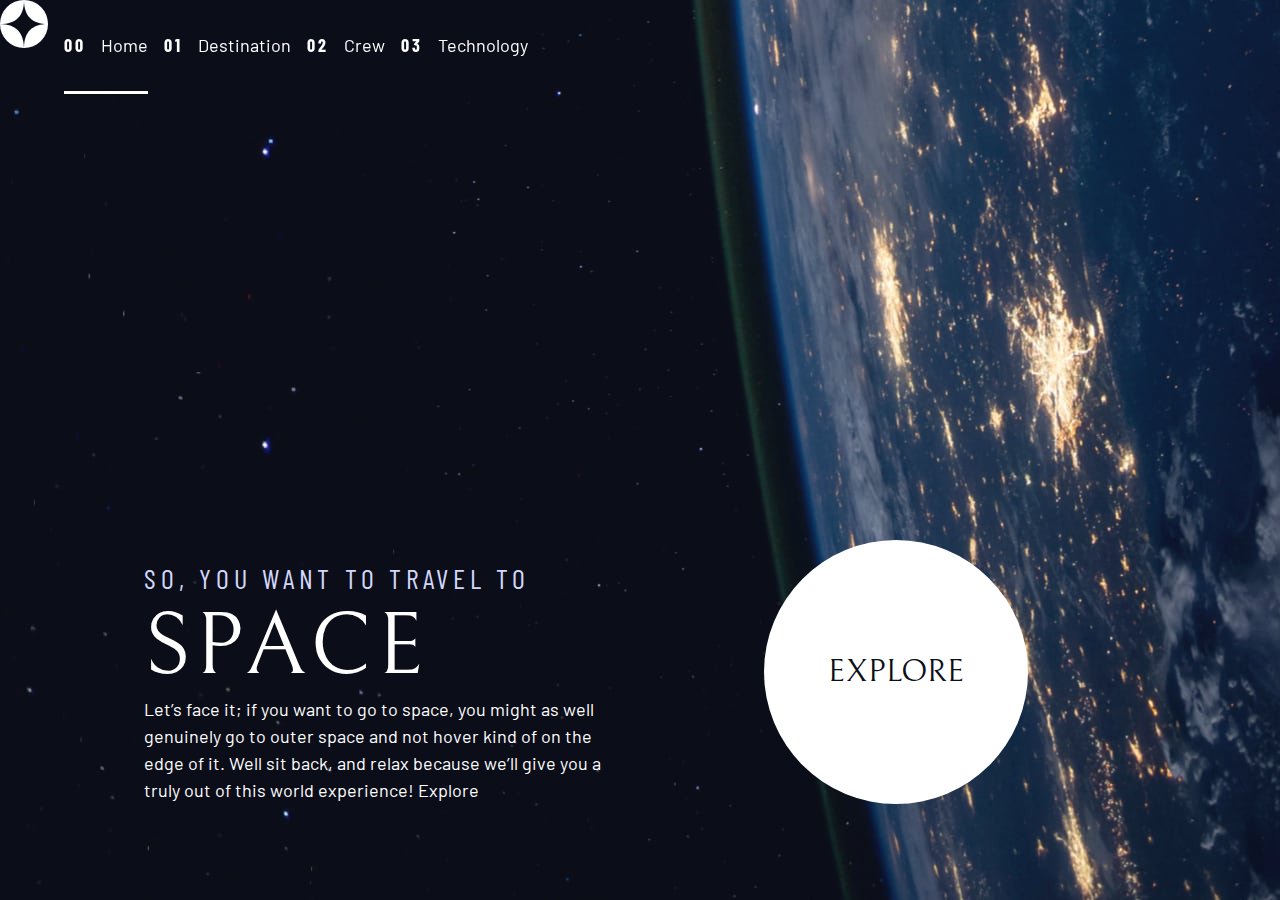
==== index.html @ 322afb3a "added mobile nav and media query" ====
<!DOCTYPE html>
<html lang="en">
  <head>
    <meta charset="UTF-8" />
    <meta http-equiv="X-UA-Compatible" content="IE=edge" />
    <meta name="viewport" content="width=device-width, initial-scale=1.0" />
    <link
    rel="icon"
    type="image/png"
    sizes="32x32"
    href="./assets/favicon-32x32.png"
    />
  
    <link rel="preconnect" href="https://fonts.googleapis.com" />
    <link rel="preconnect" href="https://fonts.gstatic.com" crossorigin />
    <link
      href="https://fonts.googleapis.com/css2?family=Barlow+Condensed:wght@400;700&family=Bellefair&family=Barlow:wght@400;700&display=swap"
      rel="stylesheet"
    />
    <link rel="stylesheet" href="./styles.css">
    <title>Space Tourism</title>
  </head>
  <body class="home">
      <header class = 'primary-header flex'>
          <div>
              <img src="./assets/shared/logo.svg" alt="space tourism logo">
          </div>
          <button class="mobile-nav-toggle" aria-controls="primary-navigation"><span class="sr-only" aria-expanded="false">Menu</span></button>
          <nav>
              <ul class="primary-navigation data-visible='false' primary-navigation underline-indicators flex">
                  <li class="active"> <a class="ff-sans-cond uppercase text-white letter-spacing-2" href="index.html"> <span>00</span> </a>Home</li>
                  <li> <a class="ff-sans-cond uppercase text-white letter-spacing-2" href="index.html"> <span>01</span> </a>Destination</li>
                  <li> <a class="ff-sans-cond uppercase text-white letter-spacing-2" href="index.html"> <span>02</span> </a>Crew</li>
                  <li> <a class="ff-sans-cond uppercase text-white letter-spacing-2" href="index.html"> <span>03</span> </a>Technology</li>
               

              </ul>
          </nav>

      </header>
    <div class="grid-container grid-container--home">
    
      <div>

          <h1 class="uppercase text-accent fs-500 ff-sans-cond letter-spacing-1">
              So, you want to travel to
              <span class="d-block fs-900 ff-serif text-white"> space </span> 
            </h1>
            
            <p>
                
                
                Let’s face it; if you want to go to space, you might as well genuinely go to 
                outer space and not hover kind of on the edge of it. Well sit back, and relax 
                because we’ll give you a truly out of this world experience! 
                
                Explore
            </p>
        </div>
        <div>
            <a href="#" class="large-button uppercase ff-serif text-dark bg-white">Explore</a>
        </div>
    </div>
    <script src="index.js"></script>
  </body>
</html>
---- styles.css ----
/* -------- */
/* custom properties */
/* -------- */
:root {
  /* colors  */
  --clr-dark: 230 35% 7%;
  --clr-light: 231 77% 90%;
  --clr-white: 0 0% 100%;
  /* font-size  */
  --fs-900: clamp(5rem, 8vh + 1rem, 9.375rem);
  --fs-800: 3.5rem;
  --fs-700: 1.5rem;
  --fs-600: 1rem;
  --fs-500: 1.75rem;
  --fs-400: 0.9375rem;
  --fs-300: 1rem;
  --fs-200: 0.875rem;
  /* font-families */
  --ff-serif: "Bellefair", serif;
  --ff-sans-cond: "Barlow Condensed", sans-serif;
  --ff-sans-normal: "Barlow", sans-serif;
}
@media (min-width: 35em) {
  :root {
    --fs-800: 5rem;
    --fs-700: 2.5rem;
    --fs-600: 1.5rem;
    --fs-400: 1rem;
  }
}
@media (min-width: 45em) {
  :root {
    /* font-sizes */
    --fs-800: 6.25rem;
    --fs-700: 3.5rem;
    --fs-600: 2rem;
    --fs-400: 1.125rem;
  }
}
*,
*::before,
*::after {
  box-sizing: border-box;
}
/* reset margins  */
body,
h1,
h2,
h3,
h4,
h5,
p,
figure,
picture {
  margin: 0;
  font-weight: 400;
}
/* body reset  */
body {
  display: grid;
  grid-template-rows: min-content 1fr;
  font-family: var(--ff-sans-normal);
  font-size: var(--fs-400);
  background-color: hsl(var(--clr-dark));
  color: hsl(var(--clr-white));
  line-height: 1.5;
  min-height: 100vh;
}
/* image reset  */
img,
picture {
  max-width: 100%;
  display: block;
}
/* form reset  */
input,
button,
textarea,
select {
  font: inherit;
}

/* remove animations for people who've turned them off */
@media (prefers-reduced-motion: reduce) {
  *,
  *::before,
  *::after {
    animation-duration: 0.01ms !important;
    animation-iteration-count: 1 !important;
    transition-duration: 0.01ms !important;
    scroll-behavior: auto !important;
  }
}
/* -------- */
/* utility classes  */
/* -------- */

.flex {
  display: flex;
  gap: var(--gap, 1rem);
}
.grid {
  display: grid;
  gap: var(--gap, 1rem);
}
.flow > *:where(:not(:first-child)) {
  margin-top: var(--flow-space, 1rem);
  outline: 1px solid red;
}
.container {
  padding-inline: 2em;
  margin-inline: auto;
  max-width: 80rem;
}
.grid-container {
  display: grid;
  place-items: center;
  text-align: center;

  padding-inline: 1rem;
}
.grid-container * {
  max-width: 50ch;
}
@media (min-width: 45rem) {
  .grid-container {
    text-align: left;
    column-gap: var(--container-gap, 2rem);
    grid-template-columns: minmax(2rem, 1fr) repeat(2, minmax(0, 30rem)) minmax(
        2rem,
        1fr
      );
  }
  .grid-container > *:first-child {
    grid-column: 2;
  }
  .grid-container > *:last-child {
    grid-column: 3;
  }
  .grid-container--home {
    padding-bottom: 6rem;
    align-items: end;
  }
}
.d-block {
  display: block;
}

/* screen reader  */
.sr-only {
  position: absolute;
  width: 1px;
  height: 1px;
  padding: 0;
  margin: -1px;
  overflow: hidden;
  clip: rect(0, 0, 0, 0);
  white-space: nowrap; /* added line */
  border: 0;
}
/* colors  */
.bg-dark {
  background-color: hsl(var(--clr-dark));
}
.bg-accent {
  background-color: hsl(var(--clr-light));
}
.bg-white {
  background-color: hsl(var(--clr-white));
}

.text-dark {
  color: hsl(var(--clr-dark));
}
.text-accent {
  color: hsl(var(--clr-light));
}
.text-white {
  color: hsl(var(--clr-white));
}
/* typography */

.ff-serif {
  font-family: var(--ff-serif);
}
.ff-sans-cond {
  font-family: var(--ff-sans-cond);
}
.ff-sans-normal {
  font-family: var(--ff-sans-normal);
}

.letter-spacing-1 {
  letter-spacing: 4.75px;
}
.letter-spacing-2 {
  letter-spacing: 2.7px;
}
.letter-spacing-3 {
  letter-spacing: 2.35px;
}

.uppercase {
  text-transform: uppercase;
}

.fs-900 {
  font-size: var(--fs-900);
}
.fs-800 {
  font-size: var(--fs-800);
}
.fs-700 {
  font-size: var(--fs-700);
}
.fs-600 {
  font-size: var(--fs-600);
}
.fs-500 {
  font-size: var(--fs-500);
}
.fs-400 {
  font-size: var(--fs-400);
}
.fs-300 {
  font-size: var(--fs-300);
}
.fs-200 {
  font-size: var(--fs-200);
}

.fs-900,
.fs-800,
.fs-700,
.fs-600 {
  line-height: 1.1;
}
.numbered-title {
  font-family: var(--ff-sans-cond);
  font-size: var(--fs-500);
  text-transform: uppercase;
  letter-spacing: 4.72px;
}

.numbered-title span {
  margin-right: 0.5em;
  font-weight: 700;
  color: hsl(var(--clr-white) / 0.25);
}
/* ------------------- */
/* Components         */
/* ------------------- */

.large-button {
  font-size: 2rem;
  position: relative;
  z-index: 1;
  padding: 0 2em;
  display: inline-grid;
  /* makes it a square  */
  aspect-ratio: 1;
  place-items: center;
  border-radius: 50%;
  text-decoration: none;
}
.large-button::after {
  content: "";
  position: absolute;
  z-index: -1;
  background-color: hsl(var(--clr-white) / 0.15);
  border-radius: inherit;
  height: 100%;
  width: 100%;
  opacity: 0;
  transition: opacity 500ms linear, transform 750ms ease-in-out;
}
.large-button:hover::after,
.large-button:focus::after {
  opacity: 1;
  transform: scale(1.5);
}
.primary-navigation {
  --underline-gap: 2rem;
  list-style: none;
  padding: 0;
  margin: 0;
  background-color: hsl(var(--clr-dark) / 0.95);
  backdrop-filter: blur(1rem);
}
/* Browser support  */
@supports (backdrop-filter: blur(1rem)) {
    .primary-navigation {
        background: hsl( var(--clr-white) / 0..05);
        backdrop-filter: blur(1.5rem);
    }
}
.mobile-nav-toggle {
    display: none;
}
@media (max-width: 35rem) {
  .primary-navigation {
    flex-direction: column;
    position: fixed;
    inset: 0 0 0 30%;
    
    z-index: 1000;
    --underline-gap: 1rem;
    list-style: none;
    padding: min(20rem, 15vh) 2rem;
    margin: 0;
    transform: translateX(100%);
  }
  .primary-navigation.underline-indicators > .active {
    border: 0;
  }
  .mobile-nav-toggle {
    display: block;
    position: absolute;
    z-index: 2000;
    right: 1rem;
    top: 2rem;
    background: transparent;
    border: 0;
    background-image: url(./assets/shared/icon-hamburger.svg);
    background-repeat: no-repeat;
    aspect-ratio: 1;
    width: 1.5rem;
}
}
.primary-navigation a {
  text-decoration: none;
}
.primary-navigation a > span {
  font-weight: 700;
  margin-right: 0.5em;
}
/* selects all direct descendants  */
.underline-indicators > * {
  padding: var(--underline-gap, 1rem) 0;
  border: 0;
  border-bottom: 0.2rem solid hsl(var(--clr-white) / 0);
  cursor: pointer;
}
.underline-indicators > *:hover,
.underline-indicators > *:focus {
  border-color: hsl(var(--clr-white) / 0.5);
}
.underline-indicators > .active,
.underline-indicators > [aria-selected="true"] {
  color: hsl(var(--clr-white) / 1);
  border-color: hsl(var(--clr-white) / 1);
}
.tab-list {
  --gap: 2rem;
}
.dot-indicators > * {
  cursor: pointer;
  border: 0;
  border-radius: 50%;
  aspect-ratio: 1;
  padding: 0.5em;
  background-color: hsl(var(--clr-white) / 0.25);
}
.dot-indicators > *:hover,
.dot-indicators > *:focus {
  background-color: hsl(var(--clr-white) / 0.25);
}
.dot-indicators > [aria-selected="true"] {
  background-color: hsl(var(--clr-white) / 1);
}
/* ------------------- */
/* Page specific       */
/* ------------------- */

/* home */
body {
  background-position: bottom center;
  background-size: cover;
}
.home {
  background-image: url(./assets/home/background-home-mobile.jpg);
}
@media (min-width: 35rem) {
  .home {
    background-image: url(./assets/home/background-home-tablet.jpg);
    background-position: center;
  }
}
@media (min-width: 45rem) {
  .home {
    background-image: url(./assets/home/background-home-desktop.jpg);
    background-position: center;
  }
}
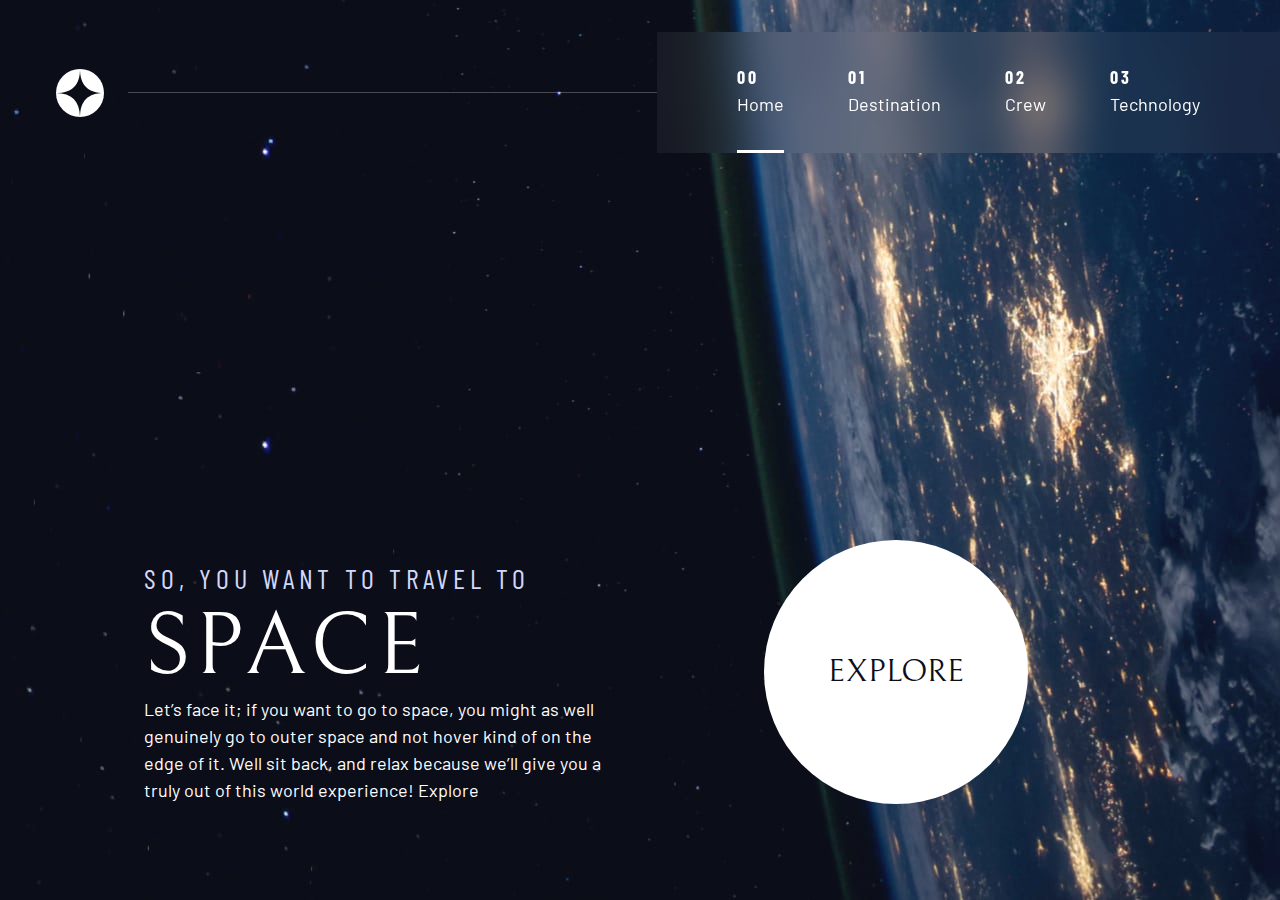
==== commit 3fb3b3f7: "added nav styles" ====
--- a/index.html
+++ b/index.html
@@ -23,22 +23,22 @@
   <body class="home">
       <header class = 'primary-header flex'>
           <div>
-              <img src="./assets/shared/logo.svg" alt="space tourism logo">
+              <img class = 'logo' src="./assets/shared/logo.svg" alt="space tourism logo">
           </div>
           <button class="mobile-nav-toggle" aria-controls="primary-navigation"><span class="sr-only" aria-expanded="false">Menu</span></button>
           <nav>
-              <ul class="primary-navigation data-visible='false' primary-navigation underline-indicators flex">
-                  <li class="active"> <a class="ff-sans-cond uppercase text-white letter-spacing-2" href="index.html"> <span>00</span> </a>Home</li>
-                  <li> <a class="ff-sans-cond uppercase text-white letter-spacing-2" href="index.html"> <span>01</span> </a>Destination</li>
-                  <li> <a class="ff-sans-cond uppercase text-white letter-spacing-2" href="index.html"> <span>02</span> </a>Crew</li>
-                  <li> <a class="ff-sans-cond uppercase text-white letter-spacing-2" href="index.html"> <span>03</span> </a>Technology</li>
+              <ul id="primary-navigation" class="primary-navigation data-visible ='false' primary-navigation underline-indicators flex">
+                  <li class="active"> <a class="ff-sans-cond uppercase text-white letter-spacing-2" href="index.html"> <span aria-hidden = 'true'>00</span> </a>Home</li>
+                  <li> <a class="ff-sans-cond uppercase text-white letter-spacing-2" href="destination.html"> <span aria-hidden = 'true'>01</span> </a>Destination</li>
+                  <li> <a class="ff-sans-cond uppercase text-white letter-spacing-2" href="crew.html"> <span aria-hidden = 'true'>02</span> </a>Crew</li>
+                  <li> <a class="ff-sans-cond uppercase text-white letter-spacing-2" href="technology.html"> <span aria-hidden = 'true'>03</span> </a>Technology</li>
                
 
               </ul>
           </nav>
 
       </header>
-    <div class="grid-container grid-container--home">
+    <main class="grid-container grid-container--home">
     
       <div>
 
@@ -60,7 +60,7 @@
         <div>
             <a href="#" class="large-button uppercase ff-serif text-dark bg-white">Explore</a>
         </div>
-    </div>
+    </main>
     <script src="index.js"></script>
   </body>
 </html>
--- a/styles.css
+++ b/styles.css
@@ -279,36 +279,49 @@
   opacity: 1;
   transform: scale(1.5);
 }
+/* ------Header------ */
+.logo {
+  margin: 1.5rem clamp(1.5rem, 5vw, 3.5rem);
+}
+.primary-header {
+  justify-content: space-between;
+  align-items: center;
+}
 .primary-navigation {
+  --gap: clamp(1.5rem, 5vw, 8.5rem);
   --underline-gap: 2rem;
   list-style: none;
   padding: 0;
   margin: 0;
-  background-color: hsl(var(--clr-dark) / 0.95);
+  background: hsl(var(--clr-white) / 0.05);
   backdrop-filter: blur(1rem);
 }
 /* Browser support  */
 @supports (backdrop-filter: blur(1rem)) {
-    .primary-navigation {
-        background: hsl( var(--clr-white) / 0..05);
-        backdrop-filter: blur(1.5rem);
-    }
+  .primary-navigation {
+    background: hsl(var(--clr-white) / 0.05);
+    backdrop-filter: blur(1.5rem);
+  }
 }
 .mobile-nav-toggle {
-    display: none;
+  display: none;
 }
 @media (max-width: 35rem) {
   .primary-navigation {
     flex-direction: column;
     position: fixed;
     inset: 0 0 0 30%;
-    
+
     z-index: 1000;
     --underline-gap: 1rem;
     list-style: none;
     padding: min(20rem, 15vh) 2rem;
     margin: 0;
     transform: translateX(100%);
+    transition: transform 500ms ease-in-out;
+  }
+  .primary-navigation[data-visible="true"] {
+    transform: translateX(0);
   }
   .primary-navigation.underline-indicators > .active {
     border: 0;
@@ -325,7 +338,11 @@
     background-repeat: no-repeat;
     aspect-ratio: 1;
     width: 1.5rem;
-}
+    cursor: pointer;
+  }
+  .mobile-nav-toggle[aria-expanded="true"] {
+    background-image: url(./assets/shared/icon-close.svg);
+  }
 }
 .primary-navigation a {
   text-decoration: none;
@@ -333,6 +350,37 @@
 .primary-navigation a > span {
   font-weight: 700;
   margin-right: 0.5em;
+}
+@media (min-width: 35em) {
+  .primary-navigation {
+    /* padding-inline: clamp(3rem, 7vw 15rem); */
+    padding:0 5rem;
+  }
+}
+@media (min-width: 35em) and (max-width: 45em) {
+  .primary-navigation a > span {
+    display: none;
+  }
+}
+@media (min-width: 45em) {
+  .primary-header::after {
+    content: "";
+    display: block;
+    position: relative;
+    height: 1px;
+    width: 100%;
+    background: hsl(var(--clr-white) / 0.25);
+    order: 1;
+    margin-right: -2.5rem;
+  }
+  nav {
+    order: 2;
+  }
+
+  .primary-navigation {
+    margin-block: 2rem;
+    
+  }
 }
 /* selects all direct descendants  */
 .underline-indicators > * {
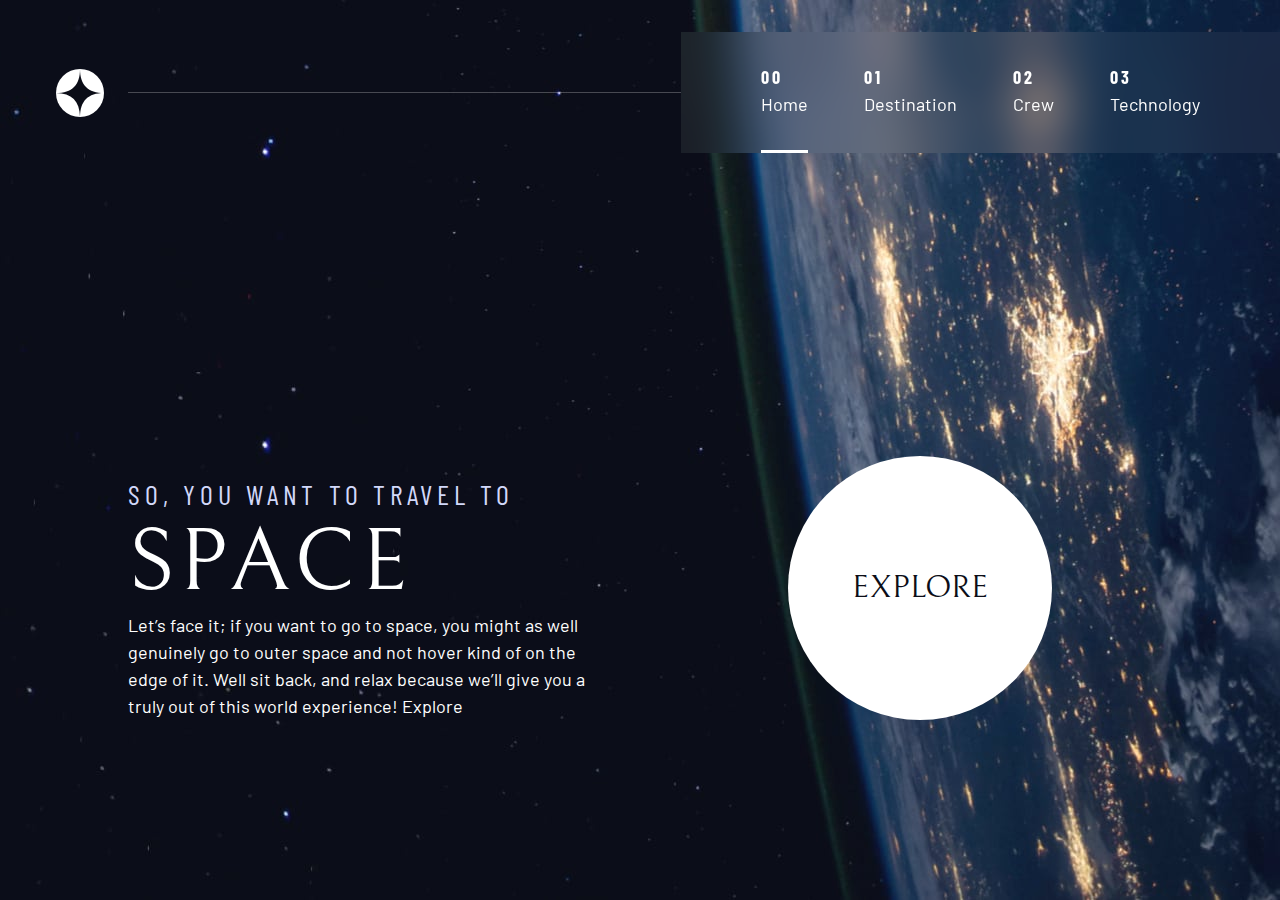
==== commit ea31ab92: "finished Destination page, created crew file, img and content" ====
--- a/index.html
+++ b/index.html
@@ -5,61 +5,94 @@
     <meta http-equiv="X-UA-Compatible" content="IE=edge" />
     <meta name="viewport" content="width=device-width, initial-scale=1.0" />
     <link
-    rel="icon"
-    type="image/png"
-    sizes="32x32"
-    href="./assets/favicon-32x32.png"
+      rel="icon"
+      type="image/png"
+      sizes="32x32"
+      href="./assets/favicon-32x32.png"
     />
-  
+
     <link rel="preconnect" href="https://fonts.googleapis.com" />
     <link rel="preconnect" href="https://fonts.gstatic.com" crossorigin />
     <link
       href="https://fonts.googleapis.com/css2?family=Barlow+Condensed:wght@400;700&family=Bellefair&family=Barlow:wght@400;700&display=swap"
       rel="stylesheet"
     />
-    <link rel="stylesheet" href="./styles.css">
+    <link rel="stylesheet" href="./styles.css" />
     <title>Space Tourism</title>
   </head>
   <body class="home">
-      <header class = 'primary-header flex'>
-          <div>
-              <img class = 'logo' src="./assets/shared/logo.svg" alt="space tourism logo">
-          </div>
-          <button class="mobile-nav-toggle" aria-controls="primary-navigation"><span class="sr-only" aria-expanded="false">Menu</span></button>
-          <nav>
-              <ul id="primary-navigation" class="primary-navigation data-visible ='false' primary-navigation underline-indicators flex">
-                  <li class="active"> <a class="ff-sans-cond uppercase text-white letter-spacing-2" href="index.html"> <span aria-hidden = 'true'>00</span> </a>Home</li>
-                  <li> <a class="ff-sans-cond uppercase text-white letter-spacing-2" href="destination.html"> <span aria-hidden = 'true'>01</span> </a>Destination</li>
-                  <li> <a class="ff-sans-cond uppercase text-white letter-spacing-2" href="crew.html"> <span aria-hidden = 'true'>02</span> </a>Crew</li>
-                  <li> <a class="ff-sans-cond uppercase text-white letter-spacing-2" href="technology.html"> <span aria-hidden = 'true'>03</span> </a>Technology</li>
-               
+    <header class="primary-header flex">
+      <div>
+        <img
+          class="logo"
+          src="./assets/shared/logo.svg"
+          alt="space tourism logo"
+        />
+      </div>
+      <button class="mobile-nav-toggle" aria-controls="primary-navigation">
+        <span class="sr-only" aria-expanded="false">Menu</span>
+      </button>
+      <nav>
+        <ul
+          id="primary-navigation"
+          data-visible="false"
+          class="primary-navigation underline-indicators flex"
+        >
+          <li class="active">
+            <a
+              class="ff-sans-cond uppercase text-white letter-spacing-2"
+              href="index.html"
+            >
+              <span aria-hidden="true">00</span> </a
+            >Home
+          </li>
+          <li>
+            <a
+              class="ff-sans-cond uppercase text-white letter-spacing-2"
+              href="./destination.html"
+              target="blank"
+            >
+              <span aria-hidden="true">01</span> </a
+            >Destination
+          </li>
+          <li>
+            <a
+              class="ff-sans-cond uppercase text-white letter-spacing-2"
+              href="crew.html"
+            >
+              <span aria-hidden="true">02</span> </a
+            >Crew
+          </li>
+          <li>
+            <a
+              class="ff-sans-cond uppercase text-white letter-spacing-2"
+              href="technology.html"
+            >
+              <span aria-hidden="true">03</span> </a
+            >Technology
+          </li>
+        </ul>
+      </nav>
+    </header>
+    <main class="grid-container grid-container--home">
+      <div>
+        <h1 class="uppercase text-accent fs-500 ff-sans-cond letter-spacing-1">
+          So, you want to travel to
+          <span class="d-block fs-900 ff-serif text-white"> space </span>
+        </h1>
 
-              </ul>
-          </nav>
-
-      </header>
-    <main class="grid-container grid-container--home">
-    
+        <p>
+          Let’s face it; if you want to go to space, you might as well genuinely
+          go to outer space and not hover kind of on the edge of it. Well sit
+          back, and relax because we’ll give you a truly out of this world
+          experience! Explore
+        </p>
+      </div>
       <div>
-
-          <h1 class="uppercase text-accent fs-500 ff-sans-cond letter-spacing-1">
-              So, you want to travel to
-              <span class="d-block fs-900 ff-serif text-white"> space </span> 
-            </h1>
-            
-            <p>
-                
-                
-                Let’s face it; if you want to go to space, you might as well genuinely go to 
-                outer space and not hover kind of on the edge of it. Well sit back, and relax 
-                because we’ll give you a truly out of this world experience! 
-                
-                Explore
-            </p>
-        </div>
-        <div>
-            <a href="#" class="large-button uppercase ff-serif text-dark bg-white">Explore</a>
-        </div>
+        <a href="#" class="large-button uppercase ff-serif text-dark bg-white"
+          >Explore</a
+        >
+      </div>
     </main>
     <script src="index.js"></script>
   </body>
--- a/styles.css
+++ b/styles.css
@@ -11,7 +11,7 @@
   --fs-800: 3.5rem;
   --fs-700: 1.5rem;
   --fs-600: 1rem;
-  --fs-500: 1.75rem;
+  --fs-500: 1rem;
   --fs-400: 0.9375rem;
   --fs-300: 1rem;
   --fs-200: 0.875rem;
@@ -25,6 +25,7 @@
     --fs-800: 5rem;
     --fs-700: 2.5rem;
     --fs-600: 1.5rem;
+    --fs-500: 1.25rem;
     --fs-400: 1rem;
   }
 }
@@ -34,6 +35,7 @@
     --fs-800: 6.25rem;
     --fs-700: 3.5rem;
     --fs-600: 2rem;
+    --fs-500: 1.75rem;
     --fs-400: 1.125rem;
   }
 }
@@ -105,41 +107,95 @@
 }
 .flow > *:where(:not(:first-child)) {
   margin-top: var(--flow-space, 1rem);
-  outline: 1px solid red;
+  
 }
 .container {
   padding-inline: 2em;
   margin-inline: auto;
   max-width: 80rem;
 }
+/* ----------------------------- */
+/* Layout                        */
+/* ----------------------------- */
 .grid-container {
   display: grid;
   place-items: center;
   text-align: center;
-
+padding-bottom: 4rem;
   padding-inline: 1rem;
 }
 .grid-container * {
   max-width: 50ch;
 }
-@media (min-width: 45rem) {
+.numbered-title {
+  grid-area: title;
+}
+/* destination layout  */
+.grid-container--destination {
+  grid-template-areas: 
+  'title'
+  'image'
+  'tabs'
+  'content';
+}
+.grid-container--destination > img {
+  grid-area: image;
+  max-width: 60%;
+}
+.grid-container--destination > .tab-list{
+  grid-area: tabs;
+}
+.grid-container--destination > .destination-info {
+  grid-area: content;
+}
+.destination-meta {
+  flex-direction: column;
+  border-top: 1px solid hsl(var(--clr-white) / 0.15);
+  padding-top: 2.5rem;
+  margin-top: 2.5rem;
+}
+@media (min-width:35em){
+  .numbered-title {
+    justify-content: start;
+    margin-top: 2rem;
+  }
+  .destination-meta {
+    flex-direction: row;
+    justify-content: space-evenly;
+  }
+}
+@media (min-width: 45em) {
   .grid-container {
     text-align: left;
-    column-gap: var(--container-gap, 2rem);
-    grid-template-columns: minmax(2rem, 1fr) repeat(2, minmax(0, 30rem)) minmax(
-        2rem,
+    column-gap: var(--container-gap, 6rem);
+    grid-template-columns: minmax(1rem, 1fr) repeat(2, minmax(0, 30rem)) minmax(
+        1rem,
         1fr
       );
   }
-  .grid-container > *:first-child {
+  .grid-container--home {
+    padding-bottom: max(6rem, 20vh);
+    align-items: end;
+  }
+  .grid-container--home > *:first-child {
     grid-column: 2;
   }
-  .grid-container > *:last-child {
+  .grid-container--home > *:last-child {
     grid-column: 3;
   }
-  .grid-container--home {
-    padding-bottom: 6rem;
-    align-items: end;
+  .grid-container--destination {
+    justify-items: start;
+    grid-template-areas: 
+    '. title title .'
+    '. image tabs .'
+    '. image content .';
+  }
+  .grid-container--destination > img {
+    max-width: 90%;
+  }
+  .destination-meta {
+    justify-content: start;
+    --gap:min(6vw, 6rem)
   }
 }
 .d-block {
@@ -201,7 +257,7 @@
 }
 
 .uppercase {
-  text-transform: uppercase;
+ text-transform: uppercase;
 }
 
 .fs-900 {
@@ -288,13 +344,14 @@
   align-items: center;
 }
 .primary-navigation {
-  --gap: clamp(1.5rem, 5vw, 8.5rem);
+  --gap: clamp(1.5rem, 5vw, 3.5rem);
   --underline-gap: 2rem;
   list-style: none;
   padding: 0;
   margin: 0;
-  background: hsl(var(--clr-white) / 0.05);
-  backdrop-filter: blur(1rem);
+  background: hsl(var(--clr-white) / );
+ 
+  backdrop-filter: blur(1.5rem);
 }
 /* Browser support  */
 @supports (backdrop-filter: blur(1rem)) {
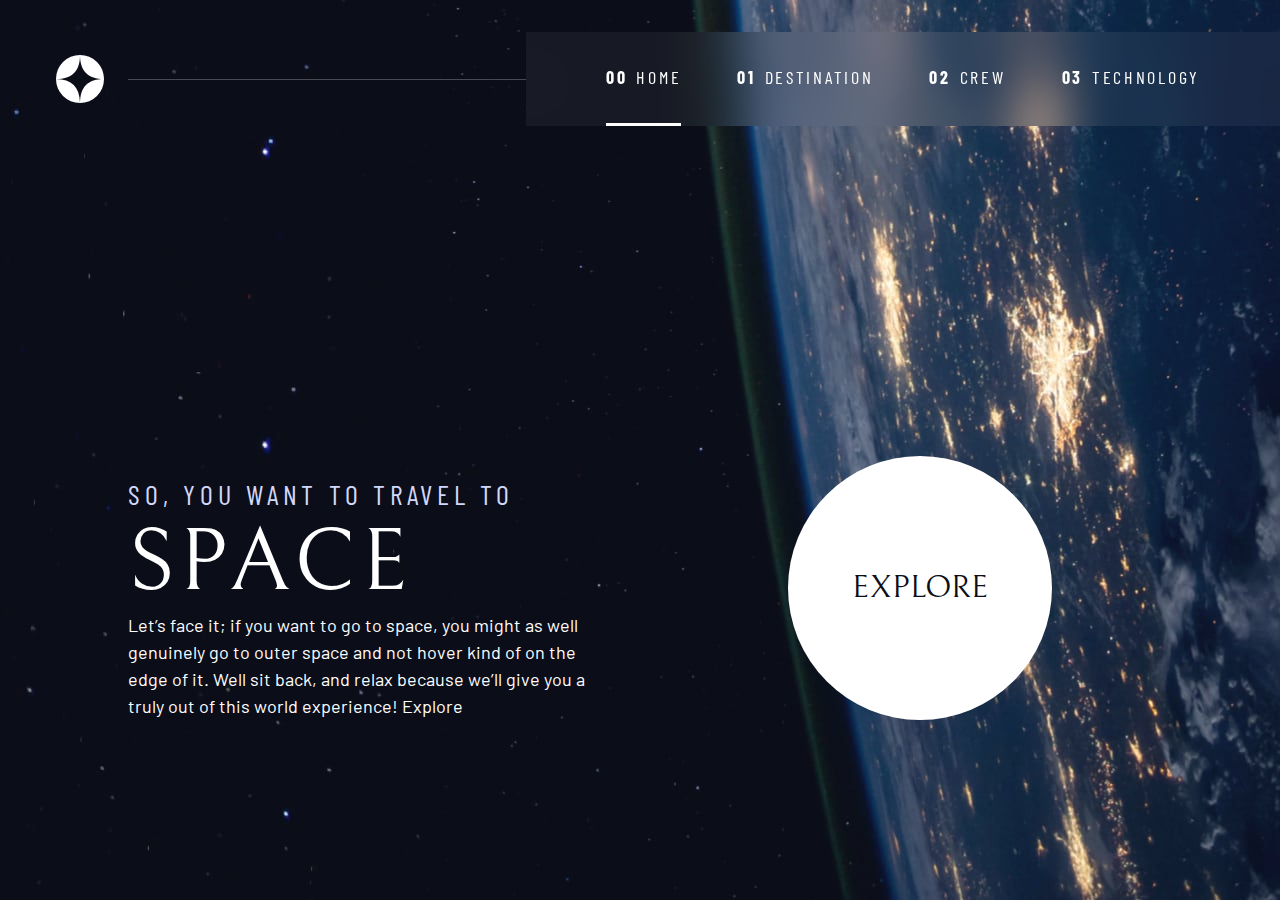
==== commit 306149bb: "added tech files, content to  launch vehicle page" ====
--- a/index.html
+++ b/index.html
@@ -17,63 +17,25 @@
       href="https://fonts.googleapis.com/css2?family=Barlow+Condensed:wght@400;700&family=Bellefair&family=Barlow:wght@400;700&display=swap"
       rel="stylesheet"
     />
-    <link rel="stylesheet" href="./styles.css" />
+    <link rel="stylesheet" href="styles.css" />
     <title>Space Tourism</title>
   </head>
   <body class="home">
     <header class="primary-header flex">
       <div>
-        <img
-          class="logo"
-          src="./assets/shared/logo.svg"
-          alt="space tourism logo"
-        />
+        <img src="./assets/shared/logo.svg" alt="space tourism logo" class="logo"/>
       </div>
-      <button class="mobile-nav-toggle" aria-controls="primary-navigation">
-        <span class="sr-only" aria-expanded="false">Menu</span>
-      </button>
+      <button class="mobile-nav-toggle" aria-controls="primary-navigation"><span class="sr-only" aria-expanded="false">Menu</span></button>
       <nav>
-        <ul
-          id="primary-navigation"
-          data-visible="false"
-          class="primary-navigation underline-indicators flex"
-        >
-          <li class="active">
-            <a
-              class="ff-sans-cond uppercase text-white letter-spacing-2"
-              href="index.html"
-            >
-              <span aria-hidden="true">00</span> </a
-            >Home
-          </li>
-          <li>
-            <a
-              class="ff-sans-cond uppercase text-white letter-spacing-2"
-              href="./destination.html"
-              target="blank"
-            >
-              <span aria-hidden="true">01</span> </a
-            >Destination
-          </li>
-          <li>
-            <a
-              class="ff-sans-cond uppercase text-white letter-spacing-2"
-              href="crew.html"
-            >
-              <span aria-hidden="true">02</span> </a
-            >Crew
-          </li>
-          <li>
-            <a
-              class="ff-sans-cond uppercase text-white letter-spacing-2"
-              href="technology.html"
-            >
-              <span aria-hidden="true">03</span> </a
-            >Technology
-          </li>
-        </ul>
+          <ul id="primary-navigation" data-visible="false" class="primary-navigation underline-indicators flex">
+              <li class="active"><a class="ff-sans-cond uppercase text-white letter-spacing-2" href="index.html"><span aria-hidden="true">00</span>Home</a>
+              <li><a class="ff-sans-cond uppercase text-white letter-spacing-2" href="destination.html"><span aria-hidden="true">01</span>Destination</a>
+              <li><a class="ff-sans-cond uppercase text-white letter-spacing-2" href="crew.html"><span aria-hidden="true">02</span>Crew</a>
+              <li><a class="ff-sans-cond uppercase text-white letter-spacing-2" href="technology.html"><span aria-hidden="true">03</span>Technology</a>
+          </ul>
       </nav>
     </header>
+    
     <main class="grid-container grid-container--home">
       <div>
         <h1 class="uppercase text-accent fs-500 ff-sans-cond letter-spacing-1">
--- a/styles.css
+++ b/styles.css
@@ -107,7 +107,6 @@
 }
 .flow > *:where(:not(:first-child)) {
   margin-top: var(--flow-space, 1rem);
-  
 }
 .container {
   padding-inline: 2em;
@@ -121,7 +120,7 @@
   display: grid;
   place-items: center;
   text-align: center;
-padding-bottom: 4rem;
+  padding-bottom: 4rem;
   padding-inline: 1rem;
 }
 .grid-container * {
@@ -130,19 +129,23 @@
 .numbered-title {
   grid-area: title;
 }
-/* destination layout  */
+/* ----------------------------- */
+/* Destination layout                        */
+/* ----------------------------- */
 .grid-container--destination {
-  grid-template-areas: 
-  'title'
-  'image'
-  'tabs'
-  'content';
-}
-.grid-container--destination > img {
+  --flow-space: 2rem;
+  grid-template-areas:
+    "title"
+    "image"
+    "tabs"
+    "content";
+}
+.grid-container--destination > picture {
   grid-area: image;
   max-width: 60%;
-}
-.grid-container--destination > .tab-list{
+  align-self: start;
+}
+.grid-container--destination > .tab-list {
   grid-area: tabs;
 }
 .grid-container--destination > .destination-info {
@@ -150,11 +153,36 @@
 }
 .destination-meta {
   flex-direction: column;
-  border-top: 1px solid hsl(var(--clr-white) / 0.15);
+  border-top: 1px solid hsl(var(--clr-white) / 0.1);
   padding-top: 2.5rem;
   margin-top: 2.5rem;
 }
-@media (min-width:35em){
+/* ----------------------------- */
+/* Crew layout                        */
+/* ----------------------------- */
+.grid-container--crew {
+  --flow-space: 2rem;
+  grid-template-areas:
+    "title"
+    "image"
+    "tabs"
+    "content";
+}
+.grid-container--crew > picture {
+  grid-area: image;
+  max-width: 60%;
+  border-bottom: 1px solid hsl(var(--clr-white) / 0.1);
+}
+.grid-container--crew > .dot-indicators {
+  grid-area: tabs;
+}
+.grid-container--crew > .crew-details {
+  grid-area: content;
+}
+.crew-details h2 {
+  color: hsl(var(--clr-white) / 0.5);
+}
+@media (min-width: 35em) {
   .numbered-title {
     justify-content: start;
     margin-top: 2rem;
@@ -162,6 +190,14 @@
   .destination-meta {
     flex-direction: row;
     justify-content: space-evenly;
+  }
+  .grid-container--crew {
+    padding-bottom: 0;
+    grid-template-areas:
+      "title"
+      "content"
+      "tabs"
+      "image";
   }
 }
 @media (min-width: 45em) {
@@ -185,17 +221,30 @@
   }
   .grid-container--destination {
     justify-items: start;
-    grid-template-areas: 
-    '. title title .'
-    '. image tabs .'
-    '. image content .';
-  }
-  .grid-container--destination > img {
+    align-content: start;
+    grid-template-areas:
+      ". title title ."
+      ". image tabs ."
+      ". image content .";
+  }
+  .grid-container--destination > picture,
+  .grid-container--crew > picture {
     max-width: 90%;
   }
   .destination-meta {
     justify-content: start;
-    --gap:min(6vw, 6rem)
+    --gap: min(6vw, 6rem);
+  }
+  .grid-container--crew {
+    justify-items: start;
+    align-content: start;
+    grid-template-areas:
+      ". title title ."
+      ". content image ."
+      ". tabs image .";
+  }
+  .grid-container--crew > .dot-indicators {
+    justify-self: start;
   }
 }
 .d-block {
@@ -257,7 +306,7 @@
 }
 
 .uppercase {
- text-transform: uppercase;
+  text-transform: uppercase;
 }
 
 .fs-900 {
@@ -349,8 +398,8 @@
   list-style: none;
   padding: 0;
   margin: 0;
-  background: hsl(var(--clr-white) / );
- 
+  background: hsl(var(--clr-white) /);
+
   backdrop-filter: blur(1.5rem);
 }
 /* Browser support  */
@@ -411,7 +460,7 @@
 @media (min-width: 35em) {
   .primary-navigation {
     /* padding-inline: clamp(3rem, 7vw 15rem); */
-    padding:0 5rem;
+    padding: 0 5rem;
   }
 }
 @media (min-width: 35em) and (max-width: 45em) {
@@ -436,7 +485,6 @@
 
   .primary-navigation {
     margin-block: 2rem;
-    
   }
 }
 /* selects all direct descendants  */
@@ -445,6 +493,7 @@
   border: 0;
   border-bottom: 0.2rem solid hsl(var(--clr-white) / 0);
   cursor: pointer;
+  background: transparent;
 }
 .underline-indicators > *:hover,
 .underline-indicators > *:focus {
@@ -457,6 +506,7 @@
 }
 .tab-list {
   --gap: 2rem;
+ 
 }
 .dot-indicators > * {
   cursor: pointer;
@@ -477,11 +527,11 @@
 /* Page specific       */
 /* ------------------- */
 
-/* home */
 body {
   background-position: bottom center;
   background-size: cover;
 }
+/* home */
 .home {
   background-image: url(./assets/home/background-home-mobile.jpg);
 }
@@ -497,3 +547,39 @@
     background-position: center;
   }
 }
+/* destination */
+.destination {
+  background-image: url(./assets/destination/background-destination-mobile.jpg);
+}
+@media (min-width: 35rem) {
+  .destination {
+    background-image: url(./assets/destination/background-destination-tablet.jpg);
+    background-position: center;
+  }
+}
+@media (min-width: 45rem) {
+  .destination {
+    background-image: url(./assets/destination/background-destination-desktop.jpg);
+    background-position: center;
+  }
+}
+/* crew */
+.crew {
+  background-image: url(./assets/home/background-crew-mobile.jpg);
+}
+@media (min-width: 35rem) {
+  .crew {
+    background-image: url(./assets/crew/background-crew-tablet.jpg);
+    background-position: center;
+  }
+}
+@media (min-width: 45rem) {
+  .crew {
+    background-image: url(./assets/crew/background-crew-desktop.jpg);
+    background-position: center;
+  }
+}
+/* technology  */
+.technology {
+  background-image: url(./assets/technology/background-technology-desktop.jpg);
+}
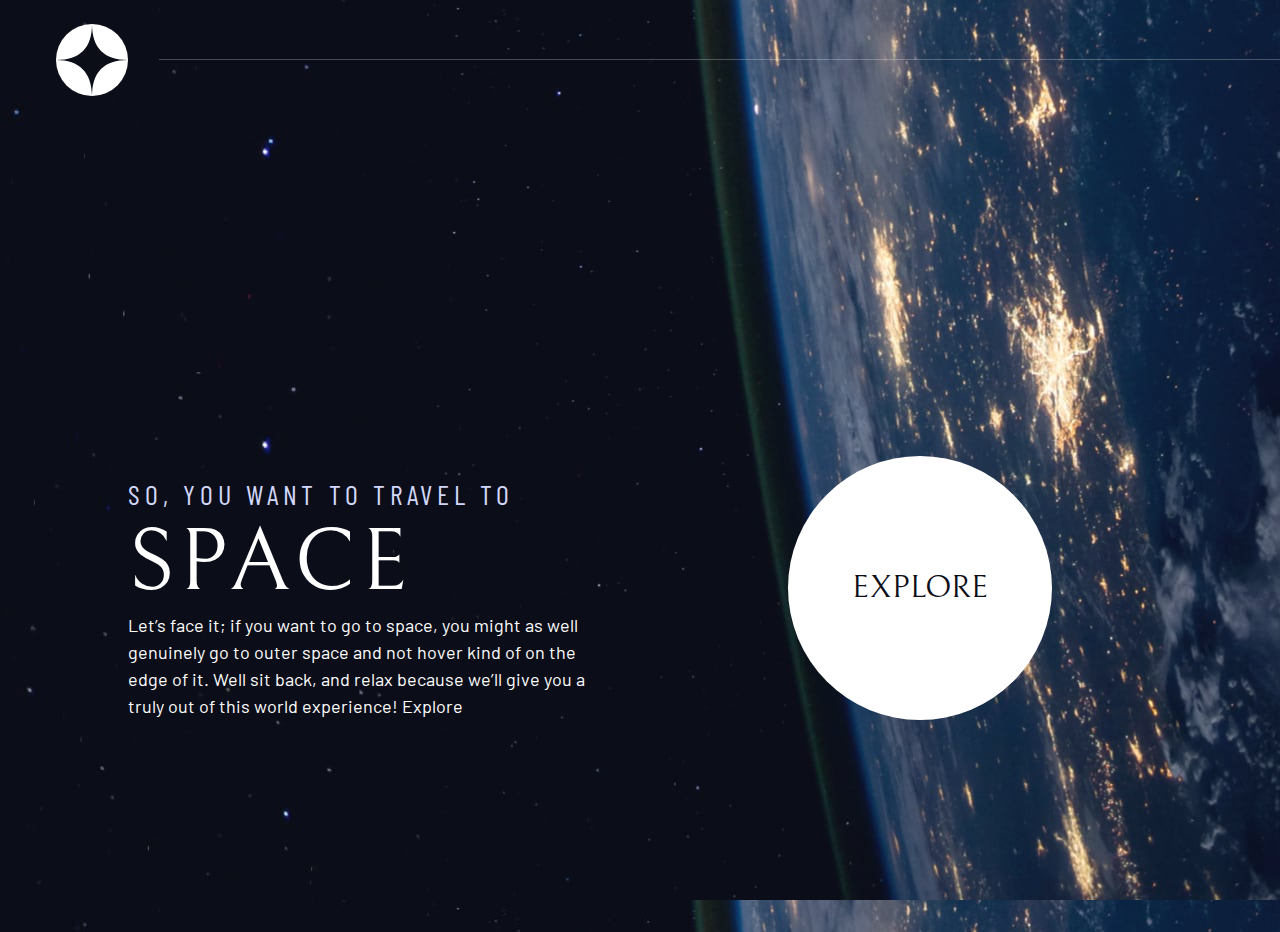
==== commit 7f5f2a59: "fixed bug in media query for mobile, resize img" ====
--- a/index.html
+++ b/index.html
@@ -27,7 +27,7 @@
       </div>
       <button class="mobile-nav-toggle" aria-controls="primary-navigation"><span class="sr-only" aria-expanded="false">Menu</span></button>
       <nav>
-          <ul id="primary-navigation" data-visible="false" class="primary-navigation underline-indicators flex">
+          <ul  id="primary-navigation" data-visible="false" class="primary-navigation underline-indicators flex nav-links">
               <li class="active"><a class="ff-sans-cond uppercase text-white letter-spacing-2" href="index.html"><span aria-hidden="true">00</span>Home</a>
               <li><a class="ff-sans-cond uppercase text-white letter-spacing-2" href="destination.html"><span aria-hidden="true">01</span>Destination</a>
               <li><a class="ff-sans-cond uppercase text-white letter-spacing-2" href="crew.html"><span aria-hidden="true">02</span>Crew</a>
@@ -51,7 +51,7 @@
         </p>
       </div>
       <div>
-        <a href="#" class="large-button uppercase ff-serif text-dark bg-white"
+        <a href="destination.html" class="large-button uppercase ff-serif text-dark bg-white"
           >Explore</a
         >
       </div>
--- a/styles.css
+++ b/styles.css
@@ -68,6 +68,10 @@
   line-height: 1.5;
   min-height: 100vh;
 }
+.overflow {
+  overflow-x: hidden;
+  position: relative;
+}
 /* image reset  */
 img,
 picture {
@@ -142,7 +146,7 @@
 }
 .grid-container--destination > picture {
   grid-area: image;
-  max-width: 60%;
+  max-width: 90%;
   align-self: start;
 }
 .grid-container--destination > .tab-list {
@@ -387,6 +391,7 @@
 /* ------Header------ */
 .logo {
   margin: 1.5rem clamp(1.5rem, 5vw, 3.5rem);
+  width: 50%;
 }
 .primary-header {
   justify-content: space-between;
@@ -425,6 +430,9 @@
     margin: 0;
     transform: translateX(100%);
     transition: transform 500ms ease-in-out;
+  }
+  img {
+    width: 100%;
   }
   .primary-navigation[data-visible="true"] {
     transform: translateX(0);
@@ -506,7 +514,6 @@
 }
 .tab-list {
   --gap: 2rem;
- 
 }
 .dot-indicators > * {
   cursor: pointer;
@@ -516,6 +523,7 @@
   padding: 0.5em;
   background-color: hsl(var(--clr-white) / 0.25);
 }
+
 .dot-indicators > *:hover,
 .dot-indicators > *:focus {
   background-color: hsl(var(--clr-white) / 0.25);
@@ -583,3 +591,41 @@
 .technology {
   background-image: url(./assets/technology/background-technology-desktop.jpg);
 }
+.tech-numbered-link {
+  border: 0.1px solid hsl(var(--clr-white) / 1);
+  border-radius: 50%;
+  height: 50px;
+}
+@media (min-width: 35em) {
+  .nav-links {
+    position: absolute;
+    right: 0rem;
+    height: 92vh;
+    top: 8vh;
+
+    display: flex;
+    flex-direction: column;
+    align-items: center;
+    width: 100%;
+    transform: translateX(100%);
+    transition: transform 0.5s ease-in;
+    overflow-x: hidden;
+    color: white;
+  }
+  .nav-links li {
+    opacity: 0;
+  }
+  nav {
+    display: block;
+  }
+  @keyframes navLinkFade {
+    from {
+      opacity: 0%;
+      transform: translateX(80px);
+    }
+    to {
+      opacity: 1;
+      transform: translateX(0px);
+    }
+  }
+}
